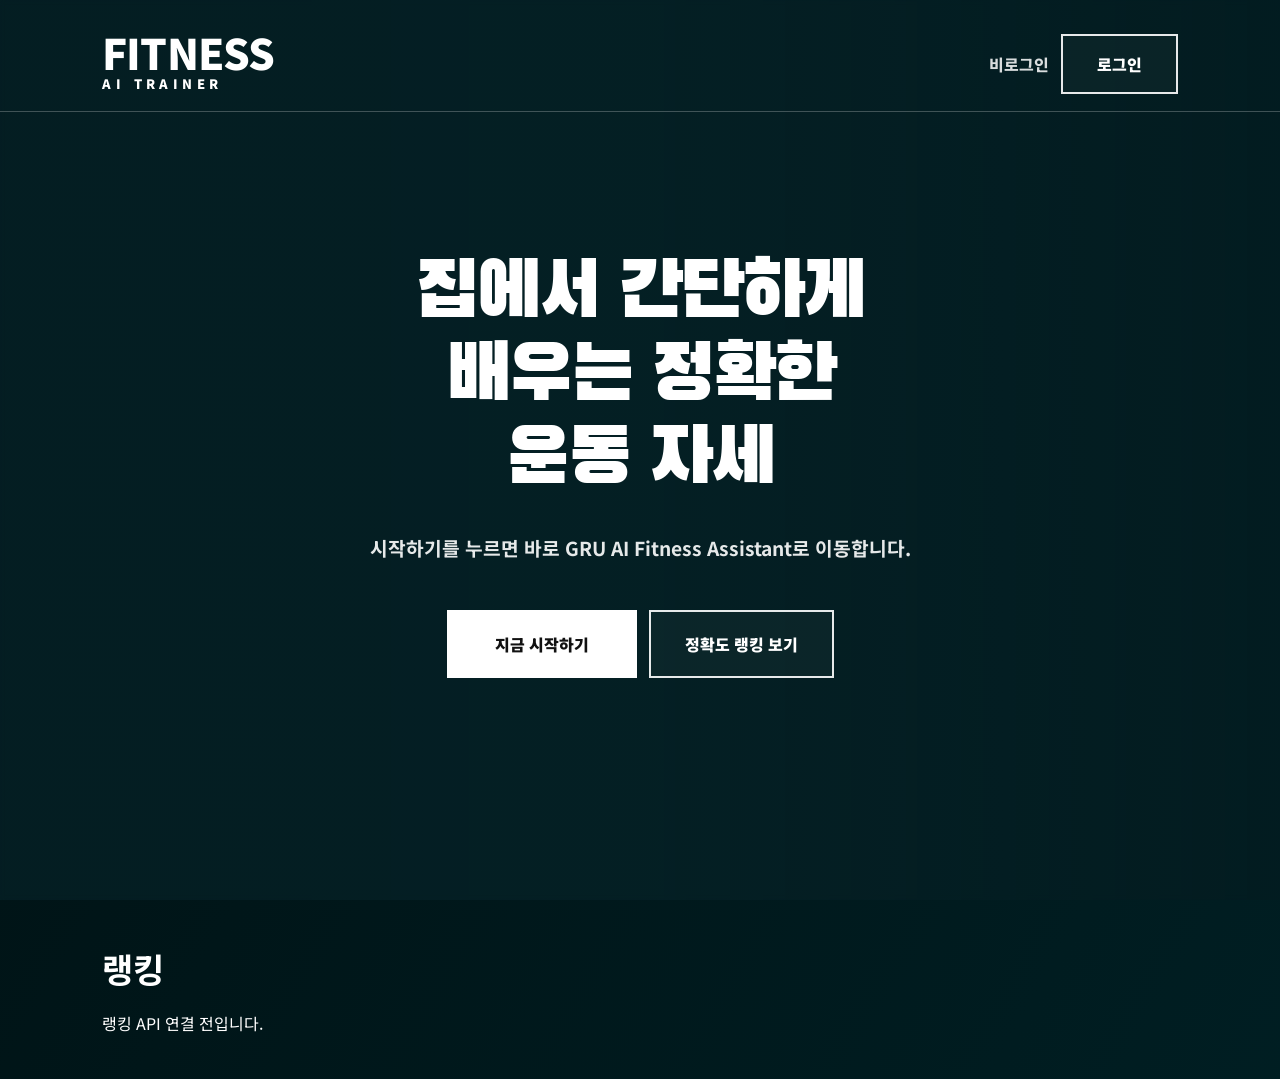
==== src/main/resources/static/index.html @ 844e29c2 "first commit" ====
<!DOCTYPE html>
<html lang="ko">
<head>
  <meta charset="UTF-8">
  <meta name="viewport" content="width=device-width, initial-scale=1.0">
  <title>FITNESS | AI 운동 자세 코치</title>
  <link rel="stylesheet" href="style.css">
</head>
<body>
  <main class="browser-shell">
    <section class="hero-card">
      <header class="topbar">
        <a class="logo" href="index.html">
          <span>FITNESS</span>
          <small>AI TRAINER</small>
        </a>
        <div class="header-actions">
          <span id="userBadge" class="user-badge">비로그인</span>
          <a id="loginLink" class="auth-link" href="login.html">로그인</a>
          <button id="logoutBtn" class="auth-link" onclick="logoutFitness()" style="display:none; cursor:pointer; font-family:inherit;">로그아웃</button>
        </div>
      </header>

      <section class="hero-copy">
        <div class="hero-copy-inner">
          <h1>집에서 간단하게<br>배우는 정확한<br>운동 자세</h1>
          <p>시작하기를 누르면 바로 GRU AI Fitness Assistant로 이동합니다.</p>
          <div class="cta-row">
            <a class="primary-btn" href="exercise.html">지금 시작하기</a>
            <a class="secondary-btn" href="ranking.html">정확도 랭킹 보기</a>
          </div>
        </div>
      </section>
    </section>
  </main>

  <section class="ranking-preview">
    <h2>랭킹</h2>
    <div id="rankList" class="rank-list">랭킹을 불러오는 중...</div>
  </section>


<script>
const FITNESS_KEYS = ["fitnessUserId", "fitnessUser", "user", "loggedInUserId", "currentUser", "username"];

function getFitnessUser() {
  for (const key of FITNESS_KEYS) {
    const v = localStorage.getItem(key);
    if (v) return v;
  }
  return "";
}

function setFitnessUser(id) {
  if (!id) return;
  for (const key of FITNESS_KEYS) localStorage.setItem(key, id);
}

function logoutFitness() {
  for (const key of FITNESS_KEYS) localStorage.removeItem(key);
  location.href = "index.html";
}

function updateAuthUI() {
  const id = getFitnessUser();
  const badge = document.getElementById("userBadge");
  const login = document.getElementById("loginLink");
  const logout = document.getElementById("logoutBtn");

  if (id) {
    setFitnessUser(id);
    if (badge) badge.textContent = id + "님";
    if (login) login.style.display = "none";
    if (logout) logout.style.display = "inline-flex";
  } else {
    if (badge) badge.textContent = "비로그인";
    if (login) login.style.display = "inline-flex";
    if (logout) logout.style.display = "none";
  }
}

async function loadRanking() {
  const box = document.getElementById("rankList");
  if (!box) return;
  try {
    const res = await fetch("/api/ranking");
    if (!res.ok) throw new Error("ranking api failed");
    const data = await res.json();
    const ranking = data.ranking || [];
    if (!ranking.length) {
      box.textContent = "아직 저장된 기록이 없습니다.";
      return;
    }
    box.innerHTML = ranking.slice(0, 5).map((r, i) => {
      const id = r.id || r.userId || "user";
      const reps = r.totalReps ?? 0;
      const avg = Number(r.avgScore ?? 0).toFixed(1);
      return `<div class="rank-row"><b>${i + 1}</b><span>${id}</span><span>${avg}점 / ${reps}회</span></div>`;
    }).join("");
  } catch (e) {
    box.textContent = "랭킹 API 연결 전입니다.";
  }
}

updateAuthUI();
loadRanking();
</script>

</body>
</html>
---- src/main/resources/static/style.css ----
@import url('https://fonts.googleapis.com/css2?family=Black+Han+Sans&family=Noto+Sans+KR:wght@400;500;700;900&display=swap');

* { box-sizing: border-box; }
html, body {
  margin: 0;
  width: 100%;
  min-height: 100%;
  font-family: "Noto Sans KR", system-ui, sans-serif;
  background: #000;
  color: #fff;
}
a { color: inherit; text-decoration: none; }
.browser-shell { min-height: 100vh; }
.hero-card {
  position: relative;
  min-height: 100vh;
  overflow: hidden;
  background: #092b31;
}
.hero-card::before {
  content: "";
  position: absolute;
  inset: 0;
  background: url("assets/hero-fitness.jpg") center / cover no-repeat;
  transform: scale(1.04);
  filter: blur(5px);
  opacity: .9;
}
.hero-card::after {
  content: "";
  position: absolute;
  inset: 0;
  background:
    linear-gradient(90deg, rgba(0,20,24,.38), rgba(0,24,28,.34), rgba(0,24,28,.62)),
    rgba(0,0,0,.18);
  backdrop-filter: blur(2px);
}
.topbar {
  position: relative;
  z-index: 2;
  height: 112px;
  padding: 34px 8vw 0;
  display: flex;
  align-items: flex-start;
  justify-content: space-between;
  border-bottom: 1px solid rgba(255,255,255,.24);
}
.logo { display: flex; flex-direction: column; gap: 8px; line-height: .86; font-weight: 900; letter-spacing: -.06em; }
.logo span { font-size: 42px; }
.logo small { font-size: 13px; letter-spacing: .34em; }
.header-actions { display: flex; align-items: center; gap: 12px; }
.user-badge { color: rgba(255,255,255,.85); font-weight: 800; }
.auth-link, .secondary-btn {
  border: 2px solid rgba(255,255,255,.9);
  padding: 16px 34px;
  font-size: 16px;
  font-weight: 900;
  background: rgba(255,255,255,.03);
}
.hero-copy {
  position: relative;
  z-index: 2;
  min-height: calc(100vh - 112px);
  display: flex;
  justify-content: center;
  align-items: center;
  text-align: center;
  padding: 0 24px 80px;
}
.hero-copy-inner { max-width: 900px; }
.hero-copy h1 {
  font-family: "Black Han Sans", "Noto Sans KR", sans-serif;
  font-weight: 400;
  font-size: clamp(48px, 6vw, 86px);
  line-height: 1.08;
  letter-spacing: -.04em;
  margin: 0 0 30px;
}
.hero-copy p {
  margin: 0 0 46px;
  color: rgba(255,255,255,.9);
  font-size: clamp(16px, 1.5vw, 22px);
  line-height: 1.65;
  font-weight: 700;
}
.cta-row { display: flex; justify-content: center; gap: 12px; flex-wrap: wrap; }
.primary-btn {
  height: 68px;
  min-width: 190px;
  padding: 0 34px;
  display: inline-flex;
  align-items: center;
  justify-content: center;
  background: #fff;
  color: #111;
  border: 1px solid #fff;
  font-weight: 900;
  font-size: 16px;
}
.secondary-btn {
  height: 68px;
  min-width: 150px;
  display: inline-flex;
  align-items: center;
  justify-content: center;
}
.ranking-preview {
  padding: 44px 8vw;
  background:
    linear-gradient(120deg, rgba(0,22,25,.92), rgba(0,35,40,.86)),
    url("assets/hero-fitness-blur.jpg") center / cover fixed;
}
.ranking-preview h2 { margin: 0 0 18px; font-size: 34px; }
.rank-list { display: grid; gap: 10px; max-width: 720px; }
.rank-row {
  display: grid;
  grid-template-columns: 50px 1fr 100px;
  align-items: center;
  gap: 10px;
  padding: 14px;
  background: rgba(255,255,255,.12);
  border: 1px solid rgba(255,255,255,.16);
}
@media (max-width: 800px) {
  .topbar { padding: 22px; height: 96px; }
  .logo span { font-size: 30px; }
  .auth-link { padding: 12px 18px; }
  .user-badge { display: none; }
  .hero-copy h1 { font-size: 46px; }
}


/* mobile Korean title wrap fix */
.hero-copy h1 {
  word-break: keep-all;
  overflow-wrap: normal;
}
@media (max-width: 800px) {
  .hero-copy h1 {
    font-size: 42px;
    line-height: 1.16;
    word-break: keep-all;
    overflow-wrap: normal;
  }
}
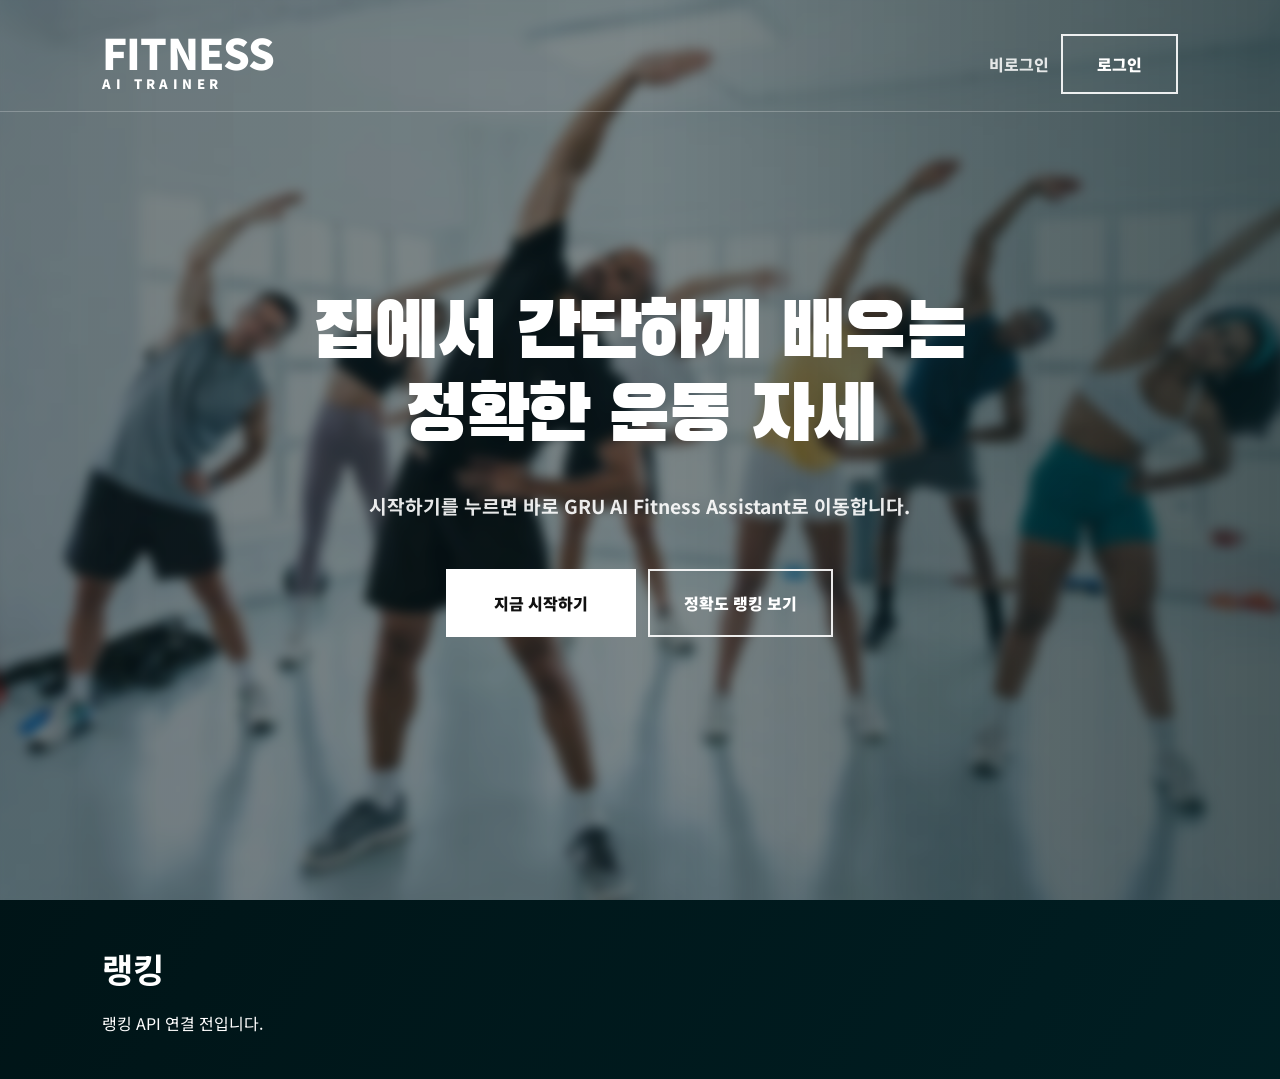
==== commit 779438fc: "update" ====
--- a/src/main/resources/static/index.html
+++ b/src/main/resources/static/index.html
@@ -23,7 +23,7 @@
 
       <section class="hero-copy">
         <div class="hero-copy-inner">
-          <h1>집에서 간단하게<br>배우는 정확한<br>운동 자세</h1>
+          <h1>집에서 간단하게 배우는<br>정확한 운동 자세</h1>
           <p>시작하기를 누르면 바로 GRU AI Fitness Assistant로 이동합니다.</p>
           <div class="cta-row">
             <a class="primary-btn" href="exercise.html">지금 시작하기</a>
--- a/src/main/resources/static/style.css
+++ b/src/main/resources/static/style.css
@@ -129,18 +129,3 @@
   .user-badge { display: none; }
   .hero-copy h1 { font-size: 46px; }
 }
-
-
-/* mobile Korean title wrap fix */
-.hero-copy h1 {
-  word-break: keep-all;
-  overflow-wrap: normal;
-}
-@media (max-width: 800px) {
-  .hero-copy h1 {
-    font-size: 42px;
-    line-height: 1.16;
-    word-break: keep-all;
-    overflow-wrap: normal;
-  }
-}
